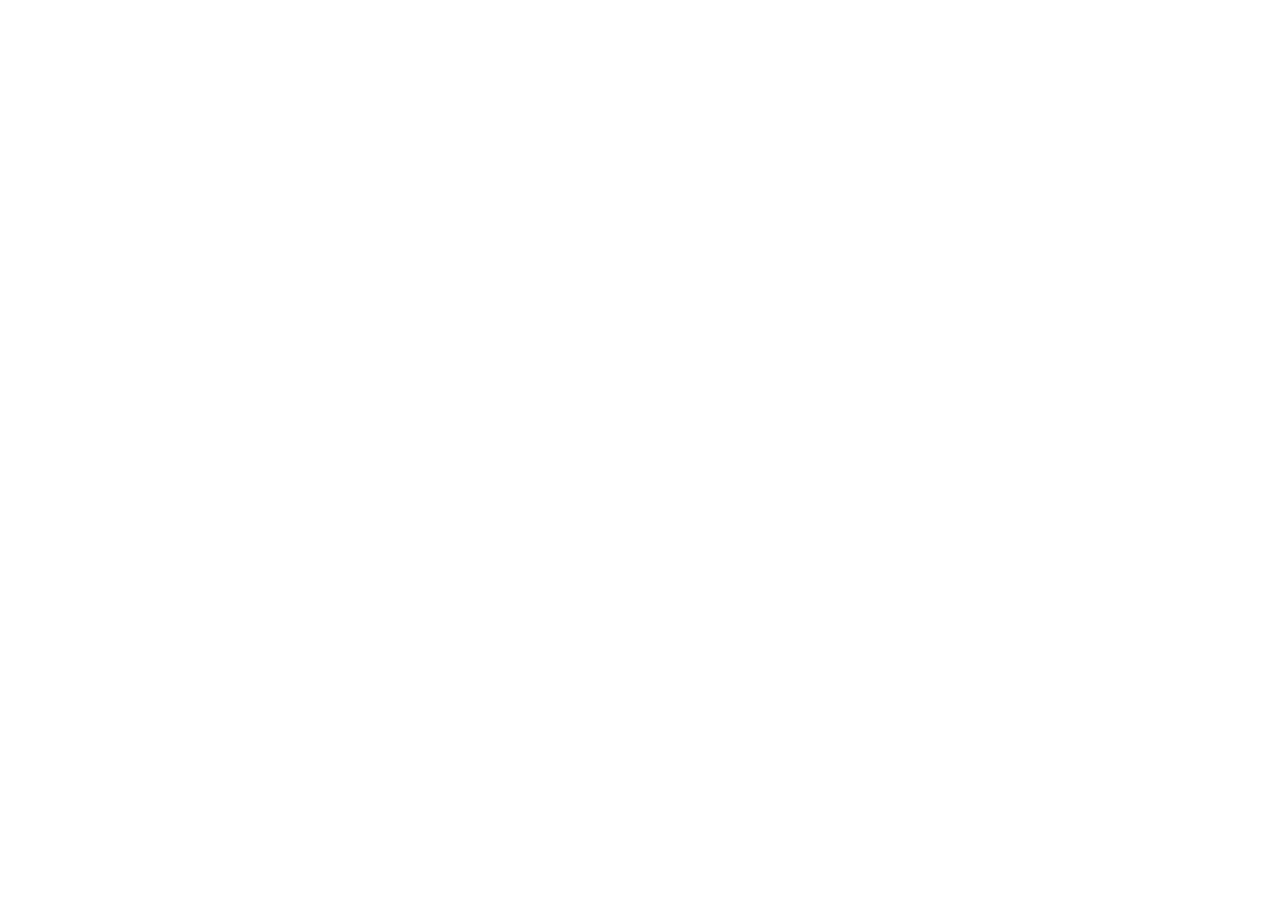
==== index.html @ 2770d848 "feat: publish dashboard MVP static site" ====
<!doctype html>
<html lang="en">
  <head>
    <meta charset="UTF-8" />
    <meta name="viewport" content="width=device-width, initial-scale=1.0" />
    <title>PE Dashboard MVP</title>
    <meta name="description" content="Private Equity Operations Dashboard (MVP)">
    <link rel="icon" href="/favicon.ico">
    <script type="module" crossorigin src="/pe-dashboard-mvp/assets/index-Dg93gHBP.js"></script>
    <link rel="stylesheet" crossorigin href="/pe-dashboard-mvp/assets/index-BpILHIuu.css">
  </head>
  <body class="min-h-screen bg-slate-50 text-slate-900">
    <div id="root"></div>
  </body>
</html>
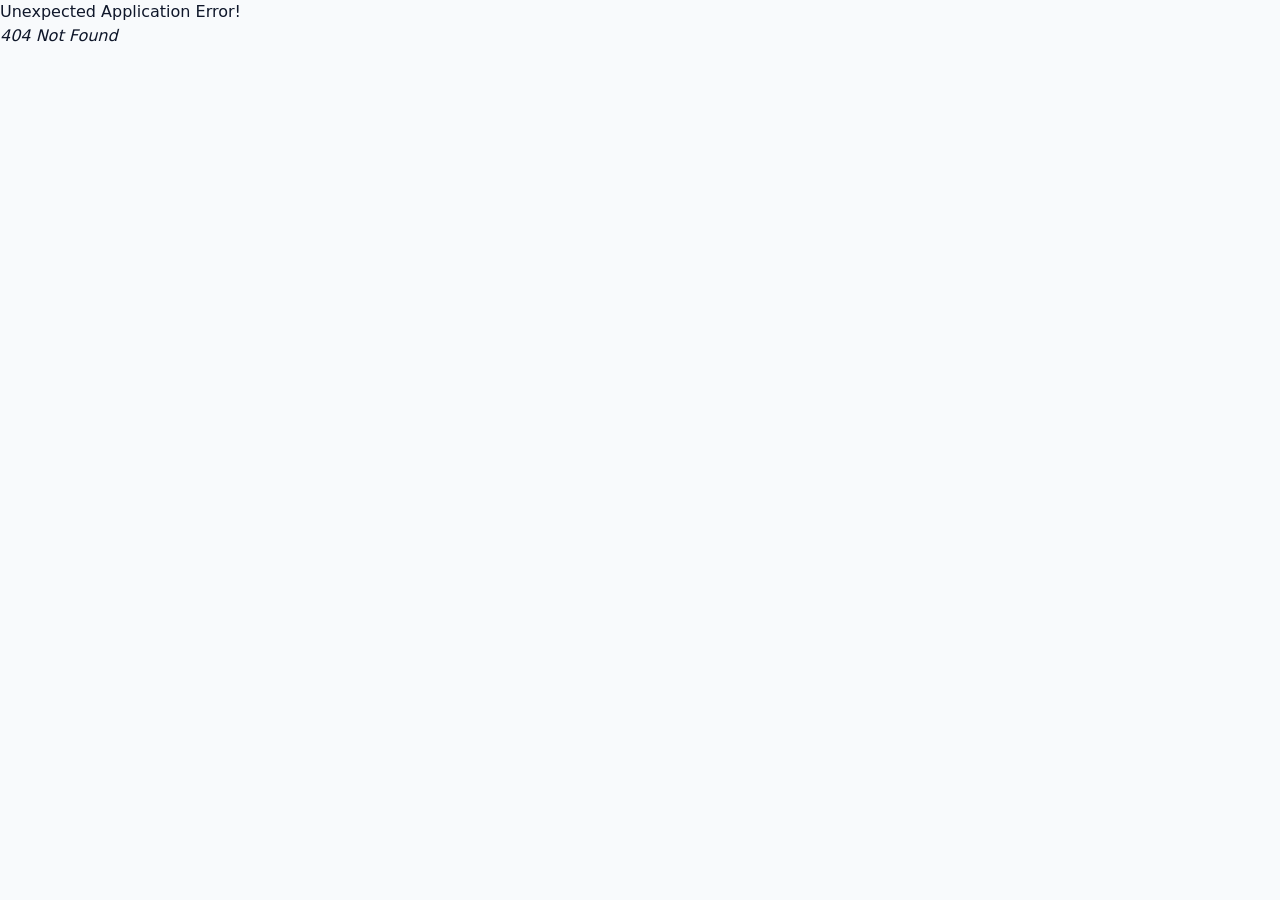
==== commit 09f19595: "chore: refresh build with relative asset paths" ====
--- a/index.html
+++ b/index.html
@@ -6,8 +6,8 @@
     <title>PE Dashboard MVP</title>
     <meta name="description" content="Private Equity Operations Dashboard (MVP)">
     <link rel="icon" href="/favicon.ico">
-    <script type="module" crossorigin src="/pe-dashboard-mvp/assets/index-Dg93gHBP.js"></script>
-    <link rel="stylesheet" crossorigin href="/pe-dashboard-mvp/assets/index-BpILHIuu.css">
+    <script type="module" crossorigin src="./assets/index-Dg93gHBP.js"></script>
+    <link rel="stylesheet" crossorigin href="./assets/index-BpILHIuu.css">
   </head>
   <body class="min-h-screen bg-slate-50 text-slate-900">
     <div id="root"></div>
--- a/assets/index-BpILHIuu.css
+++ b/assets/index-BpILHIuu.css
@@ -0,0 +1 @@
+*,:before,:after{--tw-border-spacing-x: 0;--tw-border-spacing-y: 0;--tw-translate-x: 0;--tw-translate-y: 0;--tw-rotate: 0;--tw-skew-x: 0;--tw-skew-y: 0;--tw-scale-x: 1;--tw-scale-y: 1;--tw-pan-x: ;--tw-pan-y: ;--tw-pinch-zoom: ;--tw-scroll-snap-strictness: proximity;--tw-gradient-from-position: ;--tw-gradient-via-position: ;--tw-gradient-to-position: ;--tw-ordinal: ;--tw-slashed-zero: ;--tw-numeric-figure: ;--tw-numeric-spacing: ;--tw-numeric-fraction: ;--tw-ring-inset: ;--tw-ring-offset-width: 0px;--tw-ring-offset-color: #fff;--tw-ring-color: rgb(59 130 246 / .5);--tw-ring-offset-shadow: 0 0 #0000;--tw-ring-shadow: 0 0 #0000;--tw-shadow: 0 0 #0000;--tw-shadow-colored: 0 0 #0000;--tw-blur: ;--tw-brightness: ;--tw-contrast: ;--tw-grayscale: ;--tw-hue-rotate: ;--tw-invert: ;--tw-saturate: ;--tw-sepia: ;--tw-drop-shadow: ;--tw-backdrop-blur: ;--tw-backdrop-brightness: ;--tw-backdrop-contrast: ;--tw-backdrop-grayscale: ;--tw-backdrop-hue-rotate: ;--tw-backdrop-invert: ;--tw-backdrop-opacity: ;--tw-backdrop-saturate: ;--tw-backdrop-sepia: ;--tw-contain-size: ;--tw-contain-layout: ;--tw-contain-paint: ;--tw-contain-style: }::backdrop{--tw-border-spacing-x: 0;--tw-border-spacing-y: 0;--tw-translate-x: 0;--tw-translate-y: 0;--tw-rotate: 0;--tw-skew-x: 0;--tw-skew-y: 0;--tw-scale-x: 1;--tw-scale-y: 1;--tw-pan-x: ;--tw-pan-y: ;--tw-pinch-zoom: ;--tw-scroll-snap-strictness: proximity;--tw-gradient-from-position: ;--tw-gradient-via-position: ;--tw-gradient-to-position: ;--tw-ordinal: ;--tw-slashed-zero: ;--tw-numeric-figure: ;--tw-numeric-spacing: ;--tw-numeric-fraction: ;--tw-ring-inset: ;--tw-ring-offset-width: 0px;--tw-ring-offset-color: #fff;--tw-ring-color: rgb(59 130 246 / .5);--tw-ring-offset-shadow: 0 0 #0000;--tw-ring-shadow: 0 0 #0000;--tw-shadow: 0 0 #0000;--tw-shadow-colored: 0 0 #0000;--tw-blur: ;--tw-brightness: ;--tw-contrast: ;--tw-grayscale: ;--tw-hue-rotate: ;--tw-invert: ;--tw-saturate: ;--tw-sepia: ;--tw-drop-shadow: ;--tw-backdrop-blur: ;--tw-backdrop-brightness: ;--tw-backdrop-contrast: ;--tw-backdrop-grayscale: ;--tw-backdrop-hue-rotate: ;--tw-backdrop-invert: ;--tw-backdrop-opacity: ;--tw-backdrop-saturate: ;--tw-backdrop-sepia: ;--tw-contain-size: ;--tw-contain-layout: ;--tw-contain-paint: ;--tw-contain-style: }*,:before,:after{box-sizing:border-box;border-width:0;border-style:solid;border-color:#e5e7eb}:before,:after{--tw-content: ""}html,:host{line-height:1.5;-webkit-text-size-adjust:100%;-moz-tab-size:4;-o-tab-size:4;tab-size:4;font-family:ui-sans-serif,system-ui,sans-serif,"Apple Color Emoji","Segoe UI Emoji",Segoe UI Symbol,"Noto Color Emoji";font-feature-settings:normal;font-variation-settings:normal;-webkit-tap-highlight-color:transparent}body{margin:0;line-height:inherit}hr{height:0;color:inherit;border-top-width:1px}abbr:where([title]){-webkit-text-decoration:underline dotted;text-decoration:underline dotted}h1,h2,h3,h4,h5,h6{font-size:inherit;font-weight:inherit}a{color:inherit;text-decoration:inherit}b,strong{font-weight:bolder}code,kbd,samp,pre{font-family:ui-monospace,SFMono-Regular,Menlo,Monaco,Consolas,Liberation Mono,Courier New,monospace;font-feature-settings:normal;font-variation-settings:normal;font-size:1em}small{font-size:80%}sub,sup{font-size:75%;line-height:0;position:relative;vertical-align:baseline}sub{bottom:-.25em}sup{top:-.5em}table{text-indent:0;border-color:inherit;border-collapse:collapse}button,input,optgroup,select,textarea{font-family:inherit;font-feature-settings:inherit;font-variation-settings:inherit;font-size:100%;font-weight:inherit;line-height:inherit;letter-spacing:inherit;color:inherit;margin:0;padding:0}button,select{text-transform:none}button,input:where([type=button]),input:where([type=reset]),input:where([type=submit]){-webkit-appearance:button;background-color:transparent;background-image:none}:-moz-focusring{outline:auto}:-moz-ui-invalid{box-shadow:none}progress{vertical-align:baseline}::-webkit-inner-spin-button,::-webkit-outer-spin-button{height:auto}[type=search]{-webkit-appearance:textfield;outline-offset:-2px}::-webkit-search-decoration{-webkit-appearance:none}::-webkit-file-upload-button{-webkit-appearance:button;font:inherit}summary{display:list-item}blockquote,dl,dd,h1,h2,h3,h4,h5,h6,hr,figure,p,pre{margin:0}fieldset{margin:0;padding:0}legend{padding:0}ol,ul,menu{list-style:none;margin:0;padding:0}dialog{padding:0}textarea{resize:vertical}input::-moz-placeholder,textarea::-moz-placeholder{opacity:1;color:#9ca3af}input::placeholder,textarea::placeholder{opacity:1;color:#9ca3af}button,[role=button]{cursor:pointer}:disabled{cursor:default}img,svg,video,canvas,audio,iframe,embed,object{display:block;vertical-align:middle}img,video{max-width:100%;height:auto}[hidden]:where(:not([hidden=until-found])){display:none}.mx-auto{margin-left:auto;margin-right:auto}.-mt-0\.5{margin-top:-.125rem}.mb-3{margin-bottom:.75rem}.mb-6{margin-bottom:1.5rem}.mt-1{margin-top:.25rem}.flex{display:flex}.table{display:table}.grid{display:grid}.h-14{height:3.5rem}.h-72{height:18rem}.min-h-screen{min-height:100vh}.min-w-full{min-width:100%}.max-w-7xl{max-width:80rem}.select-none{-webkit-user-select:none;-moz-user-select:none;user-select:none}.grid-cols-1{grid-template-columns:repeat(1,minmax(0,1fr))}.grid-cols-2{grid-template-columns:repeat(2,minmax(0,1fr))}.grid-rows-\[56px_1fr\]{grid-template-rows:56px 1fr}.items-center{align-items:center}.justify-between{justify-content:space-between}.gap-2{gap:.5rem}.gap-3{gap:.75rem}.gap-4{gap:1rem}.gap-5{gap:1.25rem}.gap-6{gap:1.5rem}.overflow-x-auto{overflow-x:auto}.border-b{border-bottom-width:1px}.border-l-4{border-left-width:4px}.border-amber-500{--tw-border-opacity: 1;border-color:rgb(245 158 11 / var(--tw-border-opacity, 1))}.border-red-600{--tw-border-opacity: 1;border-color:rgb(220 38 38 / var(--tw-border-opacity, 1))}.border-slate-300{--tw-border-opacity: 1;border-color:rgb(203 213 225 / var(--tw-border-opacity, 1))}.bg-slate-50{--tw-bg-opacity: 1;background-color:rgb(248 250 252 / var(--tw-bg-opacity, 1))}.p-3{padding:.75rem}.p-4{padding:1rem}.px-4{padding-left:1rem;padding-right:1rem}.py-2{padding-top:.5rem;padding-bottom:.5rem}.py-6{padding-top:1.5rem;padding-bottom:1.5rem}.pr-4{padding-right:1rem}.text-left{text-align:left}.text-lg{font-size:1.125rem;line-height:1.75rem}.text-sm{font-size:.875rem;line-height:1.25rem}.text-xs{font-size:.75rem;line-height:1rem}.font-semibold{font-weight:600}.leading-none{line-height:1}.text-slate-500{--tw-text-opacity: 1;color:rgb(100 116 139 / var(--tw-text-opacity, 1))}.text-slate-600{--tw-text-opacity: 1;color:rgb(71 85 105 / var(--tw-text-opacity, 1))}.text-slate-800{--tw-text-opacity: 1;color:rgb(30 41 59 / var(--tw-text-opacity, 1))}.text-slate-900{--tw-text-opacity: 1;color:rgb(15 23 42 / var(--tw-text-opacity, 1))}.text-white{--tw-text-opacity: 1;color:rgb(255 255 255 / var(--tw-text-opacity, 1))}.text-white\/80{color:#fffc}.underline{text-decoration-line:underline}:root{--brand-blue:#004C97;--brand-red:#E31C3D;--brand-gray:#1F2937}.brand-gradient{background:linear-gradient(135deg,var(--brand-blue),#0b3a72)}.card{border-radius:.75rem;border-width:1px;--tw-border-opacity: 1;border-color:rgb(226 232 240 / var(--tw-border-opacity, 1));--tw-bg-opacity: 1;background-color:rgb(255 255 255 / var(--tw-bg-opacity, 1));--tw-shadow: 0 1px 2px 0 rgb(0 0 0 / .05);--tw-shadow-colored: 0 1px 2px 0 var(--tw-shadow-color);box-shadow:var(--tw-ring-offset-shadow, 0 0 #0000),var(--tw-ring-shadow, 0 0 #0000),var(--tw-shadow)}.card-header{border-bottom-width:1px;--tw-border-opacity: 1;border-color:rgb(226 232 240 / var(--tw-border-opacity, 1));padding:.75rem 1rem;font-weight:600}.card-body{padding:1rem}.kpi{display:grid;gap:.25rem}.kpi .label{font-size:.75rem;line-height:1rem;text-transform:uppercase;letter-spacing:.025em;--tw-text-opacity: 1;color:rgb(100 116 139 / var(--tw-text-opacity, 1))}.kpi .value{font-size:1.25rem;line-height:1.75rem;font-weight:600}.last\:border-0:last-child{border-width:0px}.hover\:underline:hover{text-decoration-line:underline}@media (min-width: 768px){.md\:grid-cols-2{grid-template-columns:repeat(2,minmax(0,1fr))}.md\:grid-cols-3{grid-template-columns:repeat(3,minmax(0,1fr))}}@media (min-width: 1280px){.xl\:grid-cols-6{grid-template-columns:repeat(6,minmax(0,1fr))}}
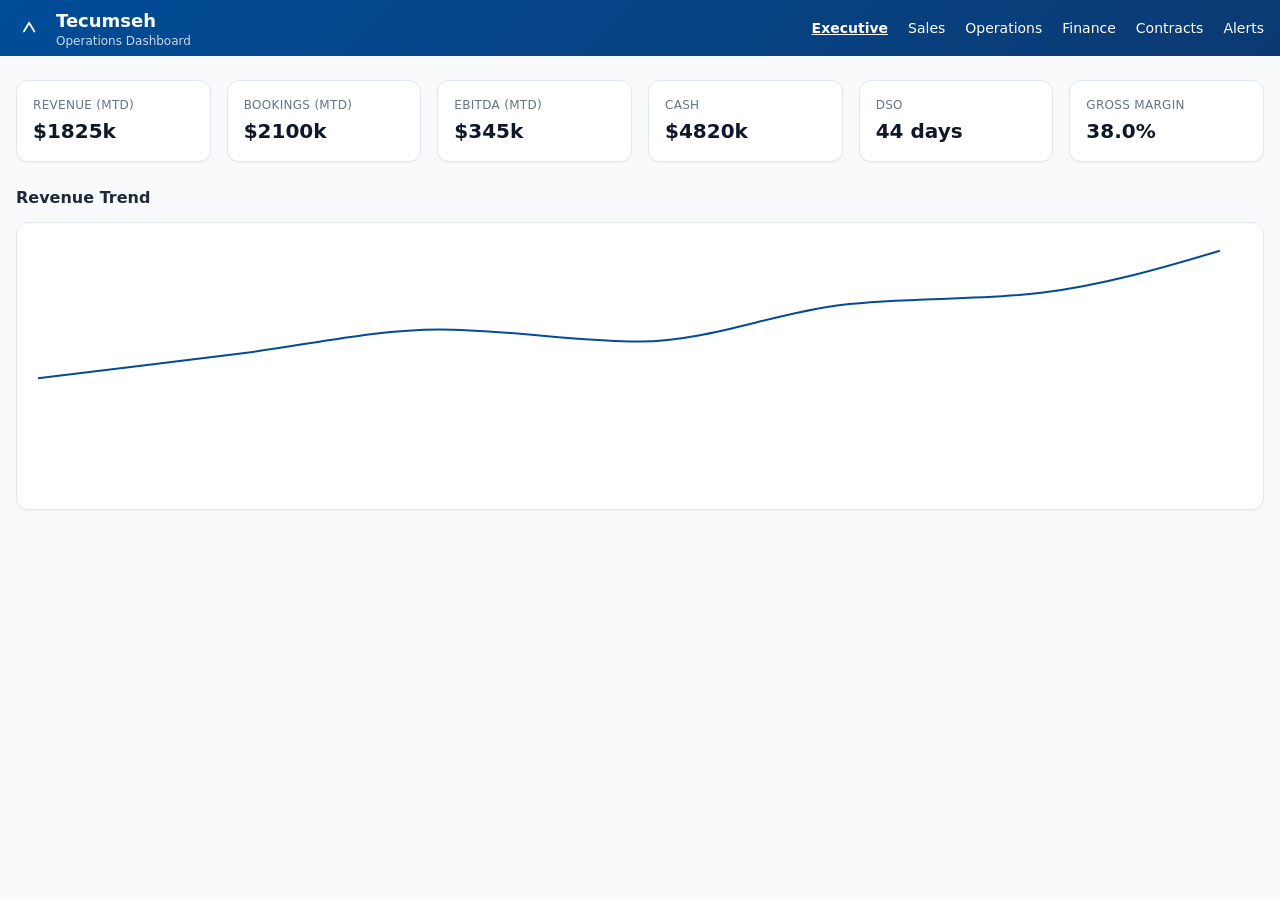
==== commit e798df50: "fix: switch to HashRouter and relative assets for GitHub Pages" ====
--- a/index.html
+++ b/index.html
@@ -6,8 +6,8 @@
     <title>PE Dashboard MVP</title>
     <meta name="description" content="Private Equity Operations Dashboard (MVP)">
     <link rel="icon" href="/favicon.ico">
-    <script type="module" crossorigin src="./assets/index-Dg93gHBP.js"></script>
-    <link rel="stylesheet" crossorigin href="./assets/index-BpILHIuu.css">
+    <script type="module" crossorigin src="./assets/index-BT-hs4tD.js"></script>
+    <link rel="stylesheet" crossorigin href="./assets/index-Dl-3bcy8.css">
   </head>
   <body class="min-h-screen bg-slate-50 text-slate-900">
     <div id="root"></div>
--- a/assets/index-Dl-3bcy8.css
+++ b/assets/index-Dl-3bcy8.css
@@ -0,0 +1 @@
+*,:before,:after{--tw-border-spacing-x: 0;--tw-border-spacing-y: 0;--tw-translate-x: 0;--tw-translate-y: 0;--tw-rotate: 0;--tw-skew-x: 0;--tw-skew-y: 0;--tw-scale-x: 1;--tw-scale-y: 1;--tw-pan-x: ;--tw-pan-y: ;--tw-pinch-zoom: ;--tw-scroll-snap-strictness: proximity;--tw-gradient-from-position: ;--tw-gradient-via-position: ;--tw-gradient-to-position: ;--tw-ordinal: ;--tw-slashed-zero: ;--tw-numeric-figure: ;--tw-numeric-spacing: ;--tw-numeric-fraction: ;--tw-ring-inset: ;--tw-ring-offset-width: 0px;--tw-ring-offset-color: #fff;--tw-ring-color: rgb(59 130 246 / .5);--tw-ring-offset-shadow: 0 0 #0000;--tw-ring-shadow: 0 0 #0000;--tw-shadow: 0 0 #0000;--tw-shadow-colored: 0 0 #0000;--tw-blur: ;--tw-brightness: ;--tw-contrast: ;--tw-grayscale: ;--tw-hue-rotate: ;--tw-invert: ;--tw-saturate: ;--tw-sepia: ;--tw-drop-shadow: ;--tw-backdrop-blur: ;--tw-backdrop-brightness: ;--tw-backdrop-contrast: ;--tw-backdrop-grayscale: ;--tw-backdrop-hue-rotate: ;--tw-backdrop-invert: ;--tw-backdrop-opacity: ;--tw-backdrop-saturate: ;--tw-backdrop-sepia: ;--tw-contain-size: ;--tw-contain-layout: ;--tw-contain-paint: ;--tw-contain-style: }::backdrop{--tw-border-spacing-x: 0;--tw-border-spacing-y: 0;--tw-translate-x: 0;--tw-translate-y: 0;--tw-rotate: 0;--tw-skew-x: 0;--tw-skew-y: 0;--tw-scale-x: 1;--tw-scale-y: 1;--tw-pan-x: ;--tw-pan-y: ;--tw-pinch-zoom: ;--tw-scroll-snap-strictness: proximity;--tw-gradient-from-position: ;--tw-gradient-via-position: ;--tw-gradient-to-position: ;--tw-ordinal: ;--tw-slashed-zero: ;--tw-numeric-figure: ;--tw-numeric-spacing: ;--tw-numeric-fraction: ;--tw-ring-inset: ;--tw-ring-offset-width: 0px;--tw-ring-offset-color: #fff;--tw-ring-color: rgb(59 130 246 / .5);--tw-ring-offset-shadow: 0 0 #0000;--tw-ring-shadow: 0 0 #0000;--tw-shadow: 0 0 #0000;--tw-shadow-colored: 0 0 #0000;--tw-blur: ;--tw-brightness: ;--tw-contrast: ;--tw-grayscale: ;--tw-hue-rotate: ;--tw-invert: ;--tw-saturate: ;--tw-sepia: ;--tw-drop-shadow: ;--tw-backdrop-blur: ;--tw-backdrop-brightness: ;--tw-backdrop-contrast: ;--tw-backdrop-grayscale: ;--tw-backdrop-hue-rotate: ;--tw-backdrop-invert: ;--tw-backdrop-opacity: ;--tw-backdrop-saturate: ;--tw-backdrop-sepia: ;--tw-contain-size: ;--tw-contain-layout: ;--tw-contain-paint: ;--tw-contain-style: }*,:before,:after{box-sizing:border-box;border-width:0;border-style:solid;border-color:#e5e7eb}:before,:after{--tw-content: ""}html,:host{line-height:1.5;-webkit-text-size-adjust:100%;-moz-tab-size:4;-o-tab-size:4;tab-size:4;font-family:ui-sans-serif,system-ui,sans-serif,"Apple Color Emoji","Segoe UI Emoji",Segoe UI Symbol,"Noto Color Emoji";font-feature-settings:normal;font-variation-settings:normal;-webkit-tap-highlight-color:transparent}body{margin:0;line-height:inherit}hr{height:0;color:inherit;border-top-width:1px}abbr:where([title]){-webkit-text-decoration:underline dotted;text-decoration:underline dotted}h1,h2,h3,h4,h5,h6{font-size:inherit;font-weight:inherit}a{color:inherit;text-decoration:inherit}b,strong{font-weight:bolder}code,kbd,samp,pre{font-family:ui-monospace,SFMono-Regular,Menlo,Monaco,Consolas,Liberation Mono,Courier New,monospace;font-feature-settings:normal;font-variation-settings:normal;font-size:1em}small{font-size:80%}sub,sup{font-size:75%;line-height:0;position:relative;vertical-align:baseline}sub{bottom:-.25em}sup{top:-.5em}table{text-indent:0;border-color:inherit;border-collapse:collapse}button,input,optgroup,select,textarea{font-family:inherit;font-feature-settings:inherit;font-variation-settings:inherit;font-size:100%;font-weight:inherit;line-height:inherit;letter-spacing:inherit;color:inherit;margin:0;padding:0}button,select{text-transform:none}button,input:where([type=button]),input:where([type=reset]),input:where([type=submit]){-webkit-appearance:button;background-color:transparent;background-image:none}:-moz-focusring{outline:auto}:-moz-ui-invalid{box-shadow:none}progress{vertical-align:baseline}::-webkit-inner-spin-button,::-webkit-outer-spin-button{height:auto}[type=search]{-webkit-appearance:textfield;outline-offset:-2px}::-webkit-search-decoration{-webkit-appearance:none}::-webkit-file-upload-button{-webkit-appearance:button;font:inherit}summary{display:list-item}blockquote,dl,dd,h1,h2,h3,h4,h5,h6,hr,figure,p,pre{margin:0}fieldset{margin:0;padding:0}legend{padding:0}ol,ul,menu{list-style:none;margin:0;padding:0}dialog{padding:0}textarea{resize:vertical}input::-moz-placeholder,textarea::-moz-placeholder{opacity:1;color:#9ca3af}input::placeholder,textarea::placeholder{opacity:1;color:#9ca3af}button,[role=button]{cursor:pointer}:disabled{cursor:default}img,svg,video,canvas,audio,iframe,embed,object{display:block;vertical-align:middle}img,video{max-width:100%;height:auto}[hidden]:where(:not([hidden=until-found])){display:none}.static{position:static}.mx-auto{margin-left:auto;margin-right:auto}.-mt-0\.5{margin-top:-.125rem}.mb-3{margin-bottom:.75rem}.mb-6{margin-bottom:1.5rem}.mt-1{margin-top:.25rem}.flex{display:flex}.table{display:table}.grid{display:grid}.h-14{height:3.5rem}.h-72{height:18rem}.min-h-screen{min-height:100vh}.min-w-full{min-width:100%}.max-w-7xl{max-width:80rem}.select-none{-webkit-user-select:none;-moz-user-select:none;user-select:none}.grid-cols-1{grid-template-columns:repeat(1,minmax(0,1fr))}.grid-cols-2{grid-template-columns:repeat(2,minmax(0,1fr))}.grid-rows-\[56px_1fr\]{grid-template-rows:56px 1fr}.items-center{align-items:center}.justify-between{justify-content:space-between}.gap-2{gap:.5rem}.gap-3{gap:.75rem}.gap-4{gap:1rem}.gap-5{gap:1.25rem}.gap-6{gap:1.5rem}.overflow-x-auto{overflow-x:auto}.border-b{border-bottom-width:1px}.border-l-4{border-left-width:4px}.border-amber-500{--tw-border-opacity: 1;border-color:rgb(245 158 11 / var(--tw-border-opacity, 1))}.border-red-600{--tw-border-opacity: 1;border-color:rgb(220 38 38 / var(--tw-border-opacity, 1))}.border-slate-300{--tw-border-opacity: 1;border-color:rgb(203 213 225 / var(--tw-border-opacity, 1))}.bg-slate-50{--tw-bg-opacity: 1;background-color:rgb(248 250 252 / var(--tw-bg-opacity, 1))}.p-3{padding:.75rem}.p-4{padding:1rem}.px-4{padding-left:1rem;padding-right:1rem}.py-2{padding-top:.5rem;padding-bottom:.5rem}.py-6{padding-top:1.5rem;padding-bottom:1.5rem}.pr-4{padding-right:1rem}.text-left{text-align:left}.text-lg{font-size:1.125rem;line-height:1.75rem}.text-sm{font-size:.875rem;line-height:1.25rem}.text-xs{font-size:.75rem;line-height:1rem}.font-semibold{font-weight:600}.leading-none{line-height:1}.text-slate-500{--tw-text-opacity: 1;color:rgb(100 116 139 / var(--tw-text-opacity, 1))}.text-slate-600{--tw-text-opacity: 1;color:rgb(71 85 105 / var(--tw-text-opacity, 1))}.text-slate-800{--tw-text-opacity: 1;color:rgb(30 41 59 / var(--tw-text-opacity, 1))}.text-slate-900{--tw-text-opacity: 1;color:rgb(15 23 42 / var(--tw-text-opacity, 1))}.text-white{--tw-text-opacity: 1;color:rgb(255 255 255 / var(--tw-text-opacity, 1))}.text-white\/80{color:#fffc}.underline{text-decoration-line:underline}:root{--brand-blue:#004C97;--brand-red:#E31C3D;--brand-gray:#1F2937}.brand-gradient{background:linear-gradient(135deg,var(--brand-blue),#0b3a72)}.card{border-radius:.75rem;border-width:1px;--tw-border-opacity: 1;border-color:rgb(226 232 240 / var(--tw-border-opacity, 1));--tw-bg-opacity: 1;background-color:rgb(255 255 255 / var(--tw-bg-opacity, 1));--tw-shadow: 0 1px 2px 0 rgb(0 0 0 / .05);--tw-shadow-colored: 0 1px 2px 0 var(--tw-shadow-color);box-shadow:var(--tw-ring-offset-shadow, 0 0 #0000),var(--tw-ring-shadow, 0 0 #0000),var(--tw-shadow)}.card-header{border-bottom-width:1px;--tw-border-opacity: 1;border-color:rgb(226 232 240 / var(--tw-border-opacity, 1));padding:.75rem 1rem;font-weight:600}.card-body{padding:1rem}.kpi{display:grid;gap:.25rem}.kpi .label{font-size:.75rem;line-height:1rem;text-transform:uppercase;letter-spacing:.025em;--tw-text-opacity: 1;color:rgb(100 116 139 / var(--tw-text-opacity, 1))}.kpi .value{font-size:1.25rem;line-height:1.75rem;font-weight:600}.last\:border-0:last-child{border-width:0px}.hover\:underline:hover{text-decoration-line:underline}@media (min-width: 768px){.md\:grid-cols-2{grid-template-columns:repeat(2,minmax(0,1fr))}.md\:grid-cols-3{grid-template-columns:repeat(3,minmax(0,1fr))}}@media (min-width: 1280px){.xl\:grid-cols-6{grid-template-columns:repeat(6,minmax(0,1fr))}}
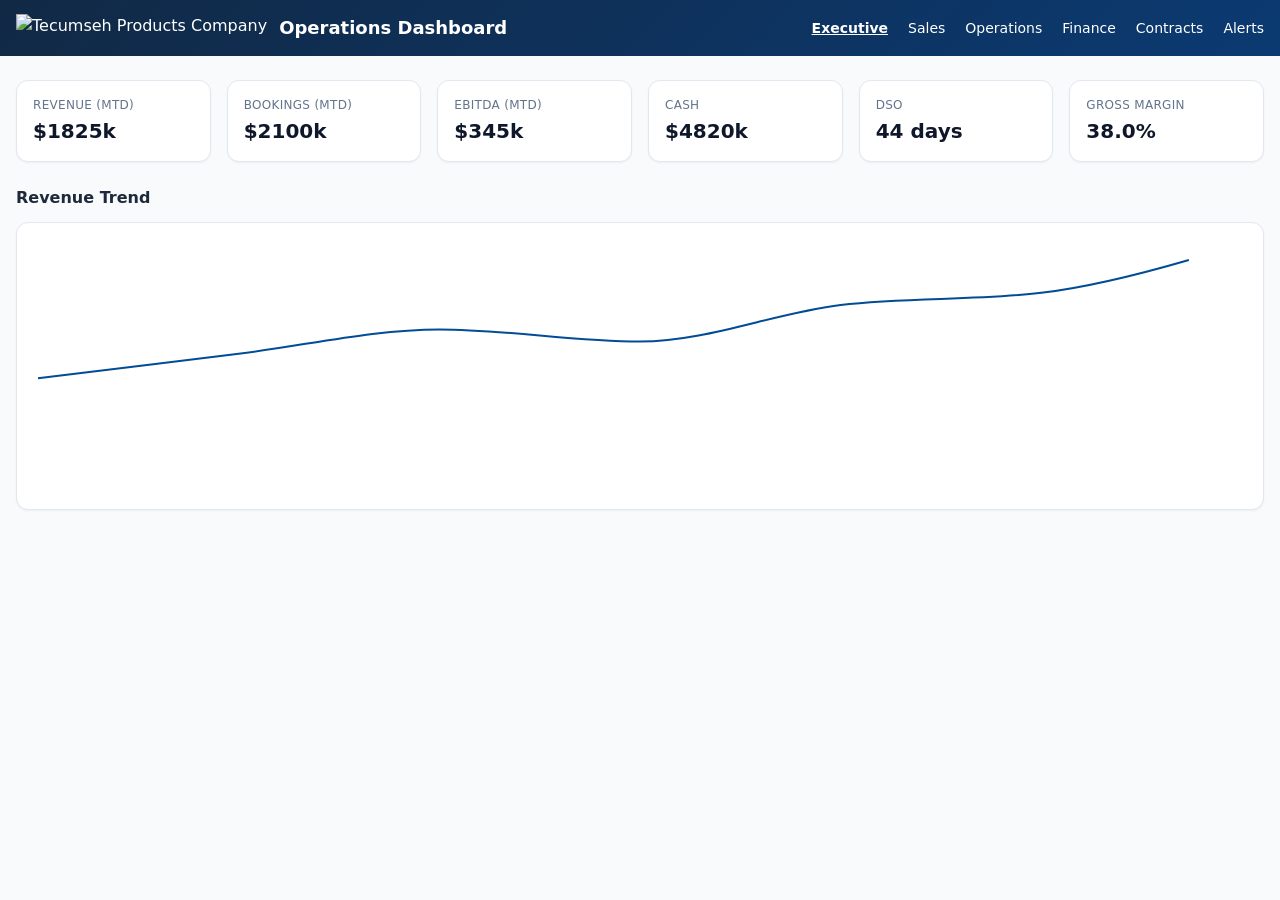
==== commit 9096417e: "feat: Tecumseh logo + brand header colors; refresh build" ====
--- a/index.html
+++ b/index.html
@@ -6,8 +6,8 @@
     <title>PE Dashboard MVP</title>
     <meta name="description" content="Private Equity Operations Dashboard (MVP)">
     <link rel="icon" href="/favicon.ico">
-    <script type="module" crossorigin src="./assets/index-BT-hs4tD.js"></script>
-    <link rel="stylesheet" crossorigin href="./assets/index-Dl-3bcy8.css">
+    <script type="module" crossorigin src="./assets/index-Dwj_sNrU.js"></script>
+    <link rel="stylesheet" crossorigin href="./assets/index-Dwi3d_pK.css">
   </head>
   <body class="min-h-screen bg-slate-50 text-slate-900">
     <div id="root"></div>
--- a/assets/index-Dwi3d_pK.css
+++ b/assets/index-Dwi3d_pK.css
@@ -0,0 +1 @@
+*,:before,:after{--tw-border-spacing-x: 0;--tw-border-spacing-y: 0;--tw-translate-x: 0;--tw-translate-y: 0;--tw-rotate: 0;--tw-skew-x: 0;--tw-skew-y: 0;--tw-scale-x: 1;--tw-scale-y: 1;--tw-pan-x: ;--tw-pan-y: ;--tw-pinch-zoom: ;--tw-scroll-snap-strictness: proximity;--tw-gradient-from-position: ;--tw-gradient-via-position: ;--tw-gradient-to-position: ;--tw-ordinal: ;--tw-slashed-zero: ;--tw-numeric-figure: ;--tw-numeric-spacing: ;--tw-numeric-fraction: ;--tw-ring-inset: ;--tw-ring-offset-width: 0px;--tw-ring-offset-color: #fff;--tw-ring-color: rgb(59 130 246 / .5);--tw-ring-offset-shadow: 0 0 #0000;--tw-ring-shadow: 0 0 #0000;--tw-shadow: 0 0 #0000;--tw-shadow-colored: 0 0 #0000;--tw-blur: ;--tw-brightness: ;--tw-contrast: ;--tw-grayscale: ;--tw-hue-rotate: ;--tw-invert: ;--tw-saturate: ;--tw-sepia: ;--tw-drop-shadow: ;--tw-backdrop-blur: ;--tw-backdrop-brightness: ;--tw-backdrop-contrast: ;--tw-backdrop-grayscale: ;--tw-backdrop-hue-rotate: ;--tw-backdrop-invert: ;--tw-backdrop-opacity: ;--tw-backdrop-saturate: ;--tw-backdrop-sepia: ;--tw-contain-size: ;--tw-contain-layout: ;--tw-contain-paint: ;--tw-contain-style: }::backdrop{--tw-border-spacing-x: 0;--tw-border-spacing-y: 0;--tw-translate-x: 0;--tw-translate-y: 0;--tw-rotate: 0;--tw-skew-x: 0;--tw-skew-y: 0;--tw-scale-x: 1;--tw-scale-y: 1;--tw-pan-x: ;--tw-pan-y: ;--tw-pinch-zoom: ;--tw-scroll-snap-strictness: proximity;--tw-gradient-from-position: ;--tw-gradient-via-position: ;--tw-gradient-to-position: ;--tw-ordinal: ;--tw-slashed-zero: ;--tw-numeric-figure: ;--tw-numeric-spacing: ;--tw-numeric-fraction: ;--tw-ring-inset: ;--tw-ring-offset-width: 0px;--tw-ring-offset-color: #fff;--tw-ring-color: rgb(59 130 246 / .5);--tw-ring-offset-shadow: 0 0 #0000;--tw-ring-shadow: 0 0 #0000;--tw-shadow: 0 0 #0000;--tw-shadow-colored: 0 0 #0000;--tw-blur: ;--tw-brightness: ;--tw-contrast: ;--tw-grayscale: ;--tw-hue-rotate: ;--tw-invert: ;--tw-saturate: ;--tw-sepia: ;--tw-drop-shadow: ;--tw-backdrop-blur: ;--tw-backdrop-brightness: ;--tw-backdrop-contrast: ;--tw-backdrop-grayscale: ;--tw-backdrop-hue-rotate: ;--tw-backdrop-invert: ;--tw-backdrop-opacity: ;--tw-backdrop-saturate: ;--tw-backdrop-sepia: ;--tw-contain-size: ;--tw-contain-layout: ;--tw-contain-paint: ;--tw-contain-style: }*,:before,:after{box-sizing:border-box;border-width:0;border-style:solid;border-color:#e5e7eb}:before,:after{--tw-content: ""}html,:host{line-height:1.5;-webkit-text-size-adjust:100%;-moz-tab-size:4;-o-tab-size:4;tab-size:4;font-family:ui-sans-serif,system-ui,sans-serif,"Apple Color Emoji","Segoe UI Emoji",Segoe UI Symbol,"Noto Color Emoji";font-feature-settings:normal;font-variation-settings:normal;-webkit-tap-highlight-color:transparent}body{margin:0;line-height:inherit}hr{height:0;color:inherit;border-top-width:1px}abbr:where([title]){-webkit-text-decoration:underline dotted;text-decoration:underline dotted}h1,h2,h3,h4,h5,h6{font-size:inherit;font-weight:inherit}a{color:inherit;text-decoration:inherit}b,strong{font-weight:bolder}code,kbd,samp,pre{font-family:ui-monospace,SFMono-Regular,Menlo,Monaco,Consolas,Liberation Mono,Courier New,monospace;font-feature-settings:normal;font-variation-settings:normal;font-size:1em}small{font-size:80%}sub,sup{font-size:75%;line-height:0;position:relative;vertical-align:baseline}sub{bottom:-.25em}sup{top:-.5em}table{text-indent:0;border-color:inherit;border-collapse:collapse}button,input,optgroup,select,textarea{font-family:inherit;font-feature-settings:inherit;font-variation-settings:inherit;font-size:100%;font-weight:inherit;line-height:inherit;letter-spacing:inherit;color:inherit;margin:0;padding:0}button,select{text-transform:none}button,input:where([type=button]),input:where([type=reset]),input:where([type=submit]){-webkit-appearance:button;background-color:transparent;background-image:none}:-moz-focusring{outline:auto}:-moz-ui-invalid{box-shadow:none}progress{vertical-align:baseline}::-webkit-inner-spin-button,::-webkit-outer-spin-button{height:auto}[type=search]{-webkit-appearance:textfield;outline-offset:-2px}::-webkit-search-decoration{-webkit-appearance:none}::-webkit-file-upload-button{-webkit-appearance:button;font:inherit}summary{display:list-item}blockquote,dl,dd,h1,h2,h3,h4,h5,h6,hr,figure,p,pre{margin:0}fieldset{margin:0;padding:0}legend{padding:0}ol,ul,menu{list-style:none;margin:0;padding:0}dialog{padding:0}textarea{resize:vertical}input::-moz-placeholder,textarea::-moz-placeholder{opacity:1;color:#9ca3af}input::placeholder,textarea::placeholder{opacity:1;color:#9ca3af}button,[role=button]{cursor:pointer}:disabled{cursor:default}img,svg,video,canvas,audio,iframe,embed,object{display:block;vertical-align:middle}img,video{max-width:100%;height:auto}[hidden]:where(:not([hidden=until-found])){display:none}.static{position:static}.mx-auto{margin-left:auto;margin-right:auto}.mb-3{margin-bottom:.75rem}.mb-6{margin-bottom:1.5rem}.mt-1{margin-top:.25rem}.flex{display:flex}.table{display:table}.grid{display:grid}.hidden{display:none}.h-14{height:3.5rem}.h-7{height:1.75rem}.h-72{height:18rem}.min-h-screen{min-height:100vh}.w-auto{width:auto}.min-w-full{min-width:100%}.max-w-7xl{max-width:80rem}.select-none{-webkit-user-select:none;-moz-user-select:none;user-select:none}.grid-cols-1{grid-template-columns:repeat(1,minmax(0,1fr))}.grid-cols-2{grid-template-columns:repeat(2,minmax(0,1fr))}.grid-rows-\[56px_1fr\]{grid-template-rows:56px 1fr}.items-center{align-items:center}.justify-between{justify-content:space-between}.gap-2{gap:.5rem}.gap-3{gap:.75rem}.gap-4{gap:1rem}.gap-5{gap:1.25rem}.gap-6{gap:1.5rem}.overflow-x-auto{overflow-x:auto}.border-b{border-bottom-width:1px}.border-l-4{border-left-width:4px}.border-amber-500{--tw-border-opacity: 1;border-color:rgb(245 158 11 / var(--tw-border-opacity, 1))}.border-red-600{--tw-border-opacity: 1;border-color:rgb(220 38 38 / var(--tw-border-opacity, 1))}.border-slate-300{--tw-border-opacity: 1;border-color:rgb(203 213 225 / var(--tw-border-opacity, 1))}.bg-slate-50{--tw-bg-opacity: 1;background-color:rgb(248 250 252 / var(--tw-bg-opacity, 1))}.object-contain{-o-object-fit:contain;object-fit:contain}.p-3{padding:.75rem}.p-4{padding:1rem}.px-4{padding-left:1rem;padding-right:1rem}.py-2{padding-top:.5rem;padding-bottom:.5rem}.py-6{padding-top:1.5rem;padding-bottom:1.5rem}.pr-4{padding-right:1rem}.text-left{text-align:left}.text-lg{font-size:1.125rem;line-height:1.75rem}.text-sm{font-size:.875rem;line-height:1.25rem}.text-xs{font-size:.75rem;line-height:1rem}.font-semibold{font-weight:600}.leading-none{line-height:1}.text-slate-500{--tw-text-opacity: 1;color:rgb(100 116 139 / var(--tw-text-opacity, 1))}.text-slate-600{--tw-text-opacity: 1;color:rgb(71 85 105 / var(--tw-text-opacity, 1))}.text-slate-800{--tw-text-opacity: 1;color:rgb(30 41 59 / var(--tw-text-opacity, 1))}.text-slate-900{--tw-text-opacity: 1;color:rgb(15 23 42 / var(--tw-text-opacity, 1))}.text-white{--tw-text-opacity: 1;color:rgb(255 255 255 / var(--tw-text-opacity, 1))}.underline{text-decoration-line:underline}:root{--brand-blue:#004C97;--brand-red:#E31C3D;--brand-gray:#1F2937}.brand-gradient{background:linear-gradient(135deg,var(--brand-blue),#0b3a72)}.card{border-radius:.75rem;border-width:1px;--tw-border-opacity: 1;border-color:rgb(226 232 240 / var(--tw-border-opacity, 1));--tw-bg-opacity: 1;background-color:rgb(255 255 255 / var(--tw-bg-opacity, 1));--tw-shadow: 0 1px 2px 0 rgb(0 0 0 / .05);--tw-shadow-colored: 0 1px 2px 0 var(--tw-shadow-color);box-shadow:var(--tw-ring-offset-shadow, 0 0 #0000),var(--tw-ring-shadow, 0 0 #0000),var(--tw-shadow)}.card-header{border-bottom-width:1px;--tw-border-opacity: 1;border-color:rgb(226 232 240 / var(--tw-border-opacity, 1));padding:.75rem 1rem;font-weight:600}.card-body{padding:1rem}.kpi{display:grid;gap:.25rem}.kpi .label{font-size:.75rem;line-height:1rem;text-transform:uppercase;letter-spacing:.025em;--tw-text-opacity: 1;color:rgb(100 116 139 / var(--tw-text-opacity, 1))}.kpi .value{font-size:1.25rem;line-height:1.75rem;font-weight:600}.last\:border-0:last-child{border-width:0px}.hover\:underline:hover{text-decoration-line:underline}@media (min-width: 640px){.sm\:block{display:block}}@media (min-width: 768px){.md\:grid-cols-2{grid-template-columns:repeat(2,minmax(0,1fr))}.md\:grid-cols-3{grid-template-columns:repeat(3,minmax(0,1fr))}}@media (min-width: 1280px){.xl\:grid-cols-6{grid-template-columns:repeat(6,minmax(0,1fr))}}
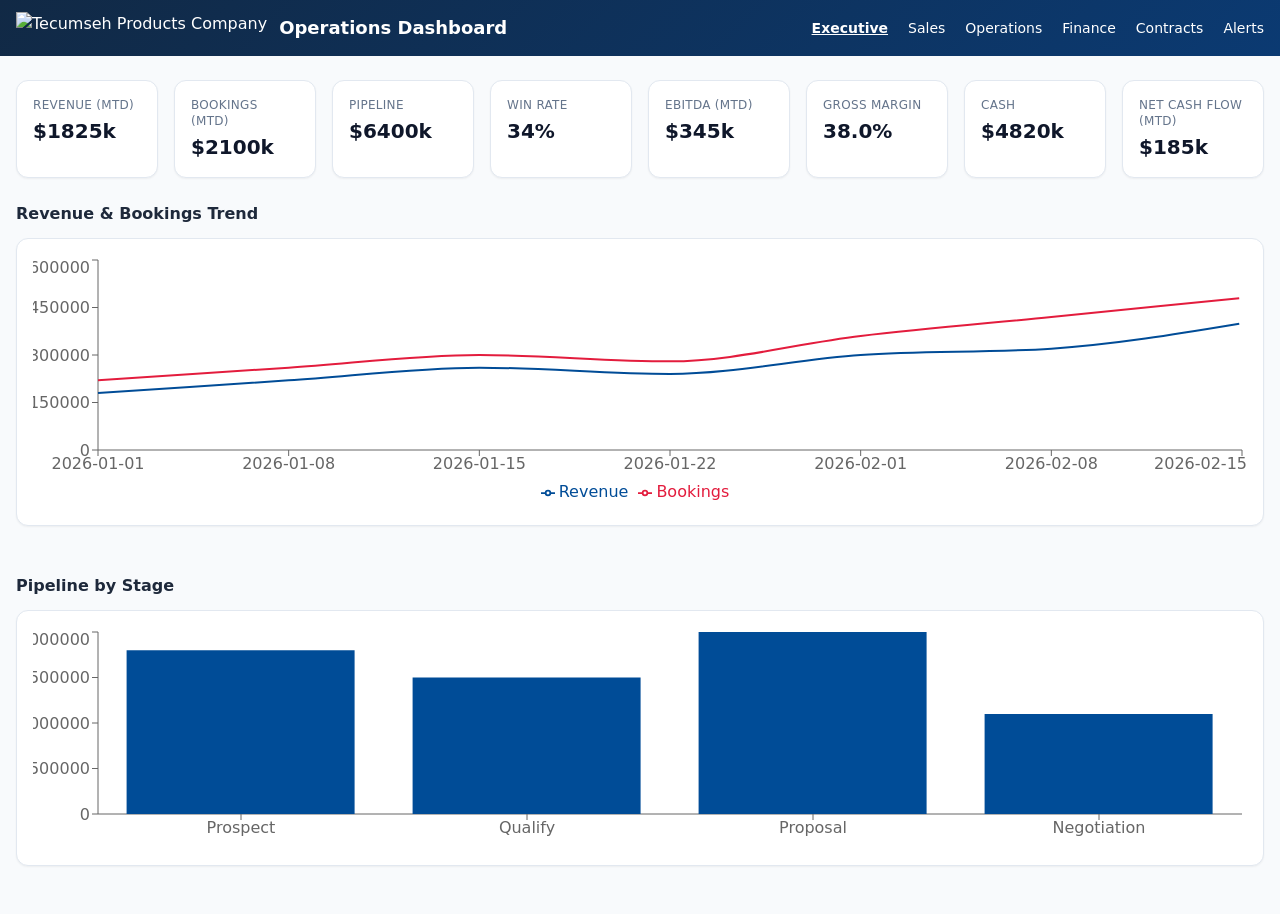
==== commit 01dccc48: "feat: improved contrast + doubled ops-focused KPIs and charts; refresh build" ====
--- a/index.html
+++ b/index.html
@@ -6,8 +6,8 @@
     <title>PE Dashboard MVP</title>
     <meta name="description" content="Private Equity Operations Dashboard (MVP)">
     <link rel="icon" href="/favicon.ico">
-    <script type="module" crossorigin src="./assets/index-Dwj_sNrU.js"></script>
-    <link rel="stylesheet" crossorigin href="./assets/index-Dwi3d_pK.css">
+    <script type="module" crossorigin src="./assets/index-D7jvjg4i.js"></script>
+    <link rel="stylesheet" crossorigin href="./assets/index-CJjRP7KW.css">
   </head>
   <body class="min-h-screen bg-slate-50 text-slate-900">
     <div id="root"></div>
--- a/assets/index-CJjRP7KW.css
+++ b/assets/index-CJjRP7KW.css
@@ -0,0 +1 @@
+*,:before,:after{--tw-border-spacing-x: 0;--tw-border-spacing-y: 0;--tw-translate-x: 0;--tw-translate-y: 0;--tw-rotate: 0;--tw-skew-x: 0;--tw-skew-y: 0;--tw-scale-x: 1;--tw-scale-y: 1;--tw-pan-x: ;--tw-pan-y: ;--tw-pinch-zoom: ;--tw-scroll-snap-strictness: proximity;--tw-gradient-from-position: ;--tw-gradient-via-position: ;--tw-gradient-to-position: ;--tw-ordinal: ;--tw-slashed-zero: ;--tw-numeric-figure: ;--tw-numeric-spacing: ;--tw-numeric-fraction: ;--tw-ring-inset: ;--tw-ring-offset-width: 0px;--tw-ring-offset-color: #fff;--tw-ring-color: rgb(59 130 246 / .5);--tw-ring-offset-shadow: 0 0 #0000;--tw-ring-shadow: 0 0 #0000;--tw-shadow: 0 0 #0000;--tw-shadow-colored: 0 0 #0000;--tw-blur: ;--tw-brightness: ;--tw-contrast: ;--tw-grayscale: ;--tw-hue-rotate: ;--tw-invert: ;--tw-saturate: ;--tw-sepia: ;--tw-drop-shadow: ;--tw-backdrop-blur: ;--tw-backdrop-brightness: ;--tw-backdrop-contrast: ;--tw-backdrop-grayscale: ;--tw-backdrop-hue-rotate: ;--tw-backdrop-invert: ;--tw-backdrop-opacity: ;--tw-backdrop-saturate: ;--tw-backdrop-sepia: ;--tw-contain-size: ;--tw-contain-layout: ;--tw-contain-paint: ;--tw-contain-style: }::backdrop{--tw-border-spacing-x: 0;--tw-border-spacing-y: 0;--tw-translate-x: 0;--tw-translate-y: 0;--tw-rotate: 0;--tw-skew-x: 0;--tw-skew-y: 0;--tw-scale-x: 1;--tw-scale-y: 1;--tw-pan-x: ;--tw-pan-y: ;--tw-pinch-zoom: ;--tw-scroll-snap-strictness: proximity;--tw-gradient-from-position: ;--tw-gradient-via-position: ;--tw-gradient-to-position: ;--tw-ordinal: ;--tw-slashed-zero: ;--tw-numeric-figure: ;--tw-numeric-spacing: ;--tw-numeric-fraction: ;--tw-ring-inset: ;--tw-ring-offset-width: 0px;--tw-ring-offset-color: #fff;--tw-ring-color: rgb(59 130 246 / .5);--tw-ring-offset-shadow: 0 0 #0000;--tw-ring-shadow: 0 0 #0000;--tw-shadow: 0 0 #0000;--tw-shadow-colored: 0 0 #0000;--tw-blur: ;--tw-brightness: ;--tw-contrast: ;--tw-grayscale: ;--tw-hue-rotate: ;--tw-invert: ;--tw-saturate: ;--tw-sepia: ;--tw-drop-shadow: ;--tw-backdrop-blur: ;--tw-backdrop-brightness: ;--tw-backdrop-contrast: ;--tw-backdrop-grayscale: ;--tw-backdrop-hue-rotate: ;--tw-backdrop-invert: ;--tw-backdrop-opacity: ;--tw-backdrop-saturate: ;--tw-backdrop-sepia: ;--tw-contain-size: ;--tw-contain-layout: ;--tw-contain-paint: ;--tw-contain-style: }*,:before,:after{box-sizing:border-box;border-width:0;border-style:solid;border-color:#e5e7eb}:before,:after{--tw-content: ""}html,:host{line-height:1.5;-webkit-text-size-adjust:100%;-moz-tab-size:4;-o-tab-size:4;tab-size:4;font-family:ui-sans-serif,system-ui,sans-serif,"Apple Color Emoji","Segoe UI Emoji",Segoe UI Symbol,"Noto Color Emoji";font-feature-settings:normal;font-variation-settings:normal;-webkit-tap-highlight-color:transparent}body{margin:0;line-height:inherit}hr{height:0;color:inherit;border-top-width:1px}abbr:where([title]){-webkit-text-decoration:underline dotted;text-decoration:underline dotted}h1,h2,h3,h4,h5,h6{font-size:inherit;font-weight:inherit}a{color:inherit;text-decoration:inherit}b,strong{font-weight:bolder}code,kbd,samp,pre{font-family:ui-monospace,SFMono-Regular,Menlo,Monaco,Consolas,Liberation Mono,Courier New,monospace;font-feature-settings:normal;font-variation-settings:normal;font-size:1em}small{font-size:80%}sub,sup{font-size:75%;line-height:0;position:relative;vertical-align:baseline}sub{bottom:-.25em}sup{top:-.5em}table{text-indent:0;border-color:inherit;border-collapse:collapse}button,input,optgroup,select,textarea{font-family:inherit;font-feature-settings:inherit;font-variation-settings:inherit;font-size:100%;font-weight:inherit;line-height:inherit;letter-spacing:inherit;color:inherit;margin:0;padding:0}button,select{text-transform:none}button,input:where([type=button]),input:where([type=reset]),input:where([type=submit]){-webkit-appearance:button;background-color:transparent;background-image:none}:-moz-focusring{outline:auto}:-moz-ui-invalid{box-shadow:none}progress{vertical-align:baseline}::-webkit-inner-spin-button,::-webkit-outer-spin-button{height:auto}[type=search]{-webkit-appearance:textfield;outline-offset:-2px}::-webkit-search-decoration{-webkit-appearance:none}::-webkit-file-upload-button{-webkit-appearance:button;font:inherit}summary{display:list-item}blockquote,dl,dd,h1,h2,h3,h4,h5,h6,hr,figure,p,pre{margin:0}fieldset{margin:0;padding:0}legend{padding:0}ol,ul,menu{list-style:none;margin:0;padding:0}dialog{padding:0}textarea{resize:vertical}input::-moz-placeholder,textarea::-moz-placeholder{opacity:1;color:#9ca3af}input::placeholder,textarea::placeholder{opacity:1;color:#9ca3af}button,[role=button]{cursor:pointer}:disabled{cursor:default}img,svg,video,canvas,audio,iframe,embed,object{display:block;vertical-align:middle}img,video{max-width:100%;height:auto}[hidden]:where(:not([hidden=until-found])){display:none}.static{position:static}.mx-auto{margin-left:auto;margin-right:auto}.mb-3{margin-bottom:.75rem}.mb-6{margin-bottom:1.5rem}.mt-1{margin-top:.25rem}.flex{display:flex}.table{display:table}.grid{display:grid}.hidden{display:none}.h-14{height:3.5rem}.h-64{height:16rem}.h-72{height:18rem}.h-8{height:2rem}.h-80{height:20rem}.min-h-screen{min-height:100vh}.w-auto{width:auto}.min-w-full{min-width:100%}.max-w-7xl{max-width:80rem}.select-none{-webkit-user-select:none;-moz-user-select:none;user-select:none}.grid-cols-1{grid-template-columns:repeat(1,minmax(0,1fr))}.grid-cols-2{grid-template-columns:repeat(2,minmax(0,1fr))}.grid-rows-\[56px_1fr\]{grid-template-rows:56px 1fr}.items-start{align-items:flex-start}.items-center{align-items:center}.justify-between{justify-content:space-between}.gap-3{gap:.75rem}.gap-4{gap:1rem}.gap-5{gap:1.25rem}.gap-6{gap:1.5rem}.overflow-x-auto{overflow-x:auto}.rounded{border-radius:.25rem}.border-b{border-bottom-width:1px}.border-l-4{border-left-width:4px}.border-amber-500{--tw-border-opacity: 1;border-color:rgb(245 158 11 / var(--tw-border-opacity, 1))}.border-red-600{--tw-border-opacity: 1;border-color:rgb(220 38 38 / var(--tw-border-opacity, 1))}.border-slate-300{--tw-border-opacity: 1;border-color:rgb(203 213 225 / var(--tw-border-opacity, 1))}.bg-red-50{--tw-bg-opacity: 1;background-color:rgb(254 242 242 / var(--tw-bg-opacity, 1))}.bg-slate-50{--tw-bg-opacity: 1;background-color:rgb(248 250 252 / var(--tw-bg-opacity, 1))}.bg-slate-800{--tw-bg-opacity: 1;background-color:rgb(30 41 59 / var(--tw-bg-opacity, 1))}.object-contain{-o-object-fit:contain;object-fit:contain}.p-3{padding:.75rem}.p-4{padding:1rem}.px-3{padding-left:.75rem;padding-right:.75rem}.px-4{padding-left:1rem;padding-right:1rem}.py-1{padding-top:.25rem;padding-bottom:.25rem}.py-2{padding-top:.5rem;padding-bottom:.5rem}.py-6{padding-top:1.5rem;padding-bottom:1.5rem}.pr-4{padding-right:1rem}.text-left{text-align:left}.text-lg{font-size:1.125rem;line-height:1.75rem}.text-sm{font-size:.875rem;line-height:1.25rem}.text-xs{font-size:.75rem;line-height:1rem}.font-semibold{font-weight:600}.leading-none{line-height:1}.text-slate-500{--tw-text-opacity: 1;color:rgb(100 116 139 / var(--tw-text-opacity, 1))}.text-slate-600{--tw-text-opacity: 1;color:rgb(71 85 105 / var(--tw-text-opacity, 1))}.text-slate-800{--tw-text-opacity: 1;color:rgb(30 41 59 / var(--tw-text-opacity, 1))}.text-slate-900{--tw-text-opacity: 1;color:rgb(15 23 42 / var(--tw-text-opacity, 1))}.text-white{--tw-text-opacity: 1;color:rgb(255 255 255 / var(--tw-text-opacity, 1))}.text-white\/90{color:#ffffffe6}.underline{text-decoration-line:underline}:root{--brand-blue:#004C97;--brand-red:#E31C3D;--brand-gray:#1F2937;--brand-navy:#112945}.brand-gradient{background:linear-gradient(135deg,var(--brand-navy),#0b3a72)}.card{border-radius:.75rem;border-width:1px;--tw-border-opacity: 1;border-color:rgb(226 232 240 / var(--tw-border-opacity, 1));--tw-bg-opacity: 1;background-color:rgb(255 255 255 / var(--tw-bg-opacity, 1));--tw-shadow: 0 1px 2px 0 rgb(0 0 0 / .05);--tw-shadow-colored: 0 1px 2px 0 var(--tw-shadow-color);box-shadow:var(--tw-ring-offset-shadow, 0 0 #0000),var(--tw-ring-shadow, 0 0 #0000),var(--tw-shadow)}.card-header{border-bottom-width:1px;--tw-border-opacity: 1;border-color:rgb(226 232 240 / var(--tw-border-opacity, 1));padding:.75rem 1rem;font-weight:600}.card-body{padding:1rem}.kpi{display:grid;gap:.25rem}.kpi .label{font-size:.75rem;line-height:1rem;text-transform:uppercase;letter-spacing:.025em;--tw-text-opacity: 1;color:rgb(100 116 139 / var(--tw-text-opacity, 1))}.kpi .value{font-size:1.25rem;line-height:1.75rem;font-weight:600}.last\:border-0:last-child{border-width:0px}.hover\:bg-slate-700:hover{--tw-bg-opacity: 1;background-color:rgb(51 65 85 / var(--tw-bg-opacity, 1))}.hover\:underline:hover{text-decoration-line:underline}@media (min-width: 640px){.sm\:block{display:block}}@media (min-width: 768px){.md\:grid-cols-2{grid-template-columns:repeat(2,minmax(0,1fr))}.md\:grid-cols-3{grid-template-columns:repeat(3,minmax(0,1fr))}.md\:grid-cols-4{grid-template-columns:repeat(4,minmax(0,1fr))}}@media (min-width: 1024px){.lg\:grid-cols-2{grid-template-columns:repeat(2,minmax(0,1fr))}.lg\:grid-cols-3{grid-template-columns:repeat(3,minmax(0,1fr))}}@media (min-width: 1280px){.xl\:grid-cols-8{grid-template-columns:repeat(8,minmax(0,1fr))}}
